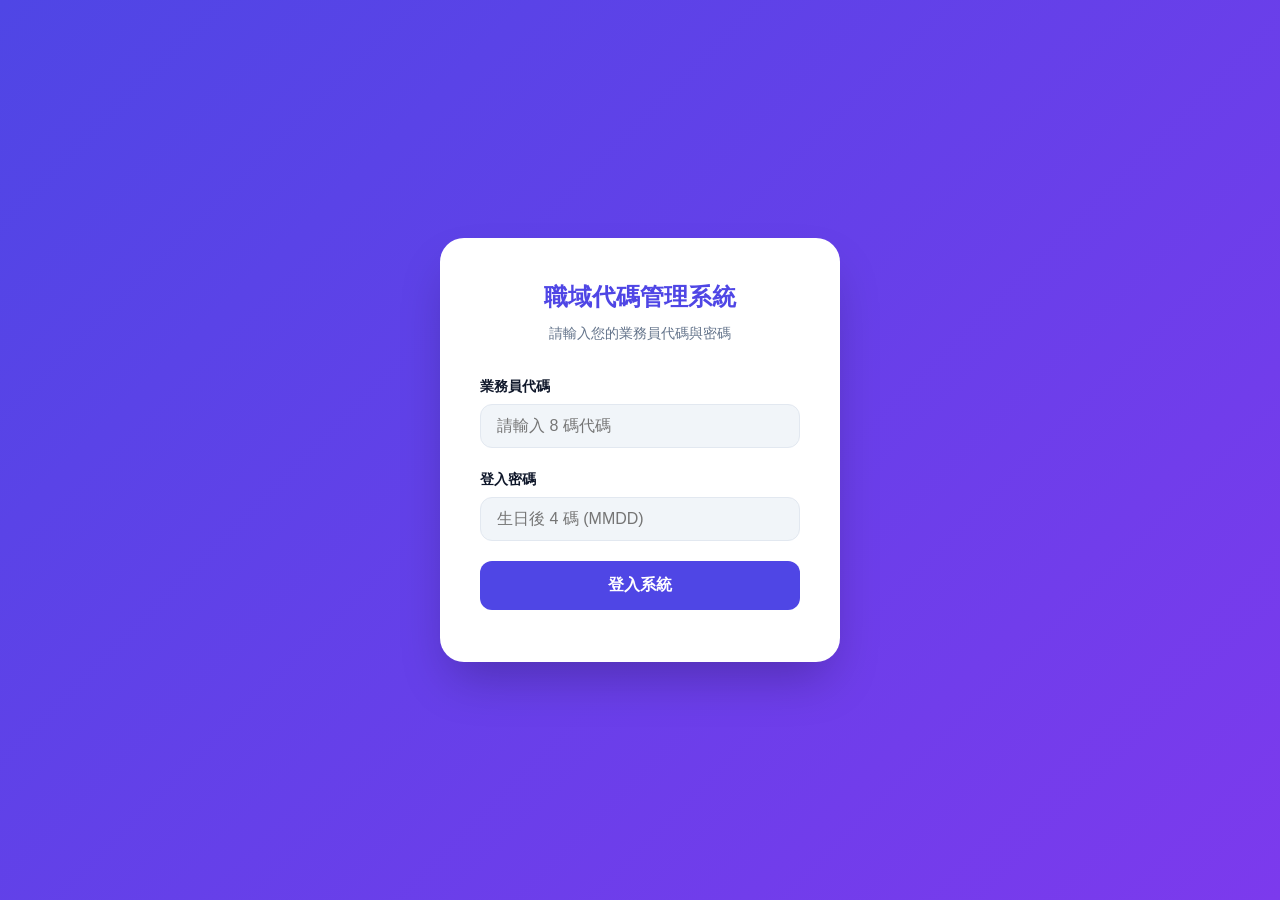
==== index.html @ 5cf918e1 "Initial Commit - v4.7 Stable & Secure" ====
<!DOCTYPE html>
<html lang="zh-TW">
<head>
    <meta charset="UTF-8">
    <meta name="viewport" content="width=device-width, initial-scale=1.0, maximum-scale=1.0, user-scalable=no">
    <title>職域代碼管理系統</title>
    <link rel="manifest" href="manifest.json">
    <link rel="preconnect" href="https://fonts.googleapis.com">
    <link rel="preconnect" href="https://fonts.gstatic.com" crossorigin>
    <link href="https://fonts.googleapis.com/css2?family=Inter:wght@400;500;600&family=Outfit:wght@500;600;700&display=swap" rel="stylesheet">
    <link rel="stylesheet" href="style.css">
    <meta name="theme-color" content="#4f46e5">
</head>
<body>
    <!-- Login Page -->
    <div id="loginPage" class="page active">
        <div class="login-container">
            <div class="login-card">
                <div class="login-header">
                    <h1>職域代碼管理系統</h1>
                    <p>請輸入您的業務員代碼與密碼</p>
                </div>
                <div class="login-form">
                    <div class="form-group">
                        <label for="username">業務員代碼</label>
                        <input type="text" id="username" placeholder="請輸入 8 碼代碼" maxlength="8">
                    </div>
                    <div class="form-group">
                        <label for="password">登入密碼</label>
                        <input type="password" id="password" placeholder="生日後 4 碼 (MMDD)" maxlength="4">
                    </div>
                    <button id="loginBtn" class="btn-primary">登入系統</button>
                    <div id="loginError" class="error-msg"></div>
                </div>
            </div>
        </div>
    </div>

    <!-- Dashboard Page -->
    <div id="dashboardPage" class="page">
        <nav class="navbar">
            <div class="nav-container">
                <div class="nav-brand">職域代碼管理</div>
                <div class="nav-user-info">
                    <span id="displayUserId">ID: --------</span>
                    <button id="logoutBtn" class="btn-text">登出</button>
                </div>
            </div>
            <div class="nav-tabs">
                <button class="nav-tab active" data-tab="inquiry">職域代碼查詢</button>
                <button class="nav-tab" data-tab="backfill">職域代碼補填</button>
                <button class="nav-tab" data-tab="history">補填紀錄查詢</button>
            </div>
        </nav>

        <main class="content-container">
            <!-- Inquiry Tab -->
            <section id="inquiryTab" class="tab-content active">
                <div class="custom-filter-bar">
                    <input type="text" id="inquirySearch" placeholder="搜尋類別、名稱或代碼..." style="flex:3;">
                    <select id="categoryFilter" style="flex:1;">
                        <option value="">類別</option>
                    </select>
                </div>
                
                <div class="custom-list-header">
                    <div class="col-kind-fixed">類別</div>
                    <div class="col-name-fixed-inq">職域名稱</div>
                    <div class="col-code-fixed">職域代碼</div>
                </div>

                <div id="inquiryList">
                    <!-- Inquiry items will be rendered here -->
                </div>
            </section>

            <!-- Backfill Tab -->
            <section id="backfillTab" class="tab-content">
                <div class="card backfill-form-card">
                    <h2>新增職域代碼補填</h2>
                    <div id="backfillItemsContainer">
                        <!-- Dynamic items will be added here -->
                    </div>
                    <button id="addMoreBtn" class="btn-secondary">+ 補填下一筆</button>
                    <div class="form-actions">
                        <button id="submitBtn" class="btn-primary">確認送出</button>
                    </div>
                    <div id="submitMsg" class="submit-msg"></div>
                </div>
            </section>

            <!-- History Tab -->
            <section id="historyTab" class="tab-content">
                <div class="custom-list-header">
                    <div class="col-no-fixed">保單號碼</div>
                    <div class="col-kind-small">類別</div>
                    <div class="col-name-fixed-his">職域名稱</div>
                    <div class="col-time-fixed">補填時間</div>
                </div>
                <div id="historyList"></div>
            </section>
        </main>
    </div>

    <!-- PWA Install Prompt -->
    <div id="installBanner" class="install-banner">
        <span>將系統安裝至桌面/主畫面</span>
        <button id="installBtn" class="btn-small">安裝</button>
        <button id="closeInstallBtn" class="btn-icon">×</button>
    </div>

    <script src="app.js"></script>
</body>
</html>
---- style.css ----
:root {
    --primary: #4f46e5;
    --primary-hover: #4338ca;
    --bg: #f8fafc;
    --card-bg: #ffffff;
    --text-main: #0f172a;
    --text-muted: #64748b;
    --border: #e2e8f0;
    --error: #ef4444;
    --success: #10b981;
    --shadow: 0 4px 6px -1px rgb(0 0 0 / 0.1), 0 2px 4px -2px rgb(0 0 0 / 0.1);
}

* {
    box-sizing: border-box;
    margin: 0;
    padding: 0;
    -webkit-tap-highlight-color: transparent;
}

body {
    font-family: 'Inter', -apple-system, sans-serif;
    background-color: var(--bg);
    color: var(--text-main);
    line-height: 1.5;
    overflow-x: hidden;
}

h1, h2, .nav-brand {
    font-family: 'Outfit', sans-serif;
    font-weight: 700;
}

.page {
    display: none;
    min-height: 100vh;
}

.page.active {
    display: flex;
    flex-direction: column;
}

/* Login Styles */
.login-container {
    flex: 1;
    display: flex;
    align-items: center;
    justify-content: center;
    padding: 20px;
    background: linear-gradient(135deg, #4f46e5 0%, #7c3aed 100%);
}

.login-card {
    background: var(--card-bg);
    padding: 40px;
    border-radius: 24px;
    width: 100%;
    max-width: 400px;
    box-shadow: 0 25px 50px -12px rgb(0 0 0 / 0.25);
}

.login-header {
    text-align: center;
    margin-bottom: 32px;
}

.login-header h1 {
    font-size: 24px;
    color: var(--primary);
    margin-bottom: 8px;
}

.login-header p {
    color: var(--text-muted);
    font-size: 14px;
}

/* Form Elements */
.form-group {
    margin-bottom: 20px;
}

.form-group label {
    display: block;
    font-size: 14px;
    font-weight: 600;
    margin-bottom: 8px;
    color: var(--text-main);
}

input, select {
    width: 100%;
    padding: 12px 16px;
    border: 1px solid var(--border);
    border-radius: 12px;
    font-size: 16px;
    transition: all 0.2s;
    background: #f1f5f9;
}

input:focus, select:focus {
    outline: none;
    border-color: var(--primary);
    background: white;
    box-shadow: 0 0 0 4px rgba(79, 70, 229, 0.1);
}

.btn-primary {
    width: 100%;
    padding: 14px;
    background: var(--primary);
    color: white;
    border: none;
    border-radius: 12px;
    font-size: 16px;
    font-weight: 600;
    cursor: pointer;
    transition: background 0.2s;
}

.btn-primary:hover {
    background: var(--primary-hover);
}

.btn-secondary {
    padding: 10px 16px;
    background: #f1f5f9;
    color: var(--primary);
    border: 1px dashed var(--primary);
    border-radius: 8px;
    font-size: 14px;
    font-weight: 600;
    cursor: pointer;
}

.btn-text {
    background: none;
    border: none;
    color: var(--error);
    font-weight: 600;
    cursor: pointer;
}

.error-msg {
    color: var(--error);
    font-size: 13px;
    margin-top: 12px;
    text-align: center;
}

/* Navbar */
.navbar {
    background: white;
    border-bottom: 1px solid var(--border);
    position: sticky;
    top: 0;
    z-index: 100;
}

.nav-container {
    max-width: 800px;
    margin: 0 auto;
    padding: 16px 20px;
    display: flex;
    justify-content: space-between;
    align-items: center;
}

.nav-brand {
    font-size: 20px;
    color: var(--primary);
}

.nav-user-info {
    display: flex;
    align-items: center;
    gap: 12px;
    font-size: 14px;
    color: var(--text-muted);
}

.nav-tabs {
    max-width: 800px;
    margin: 0 auto;
    display: flex;
    padding: 0 10px;
}

.nav-tab {
    flex: 1;
    padding: 12px 4px;
    background: none;
    border: none;
    font-size: 14px;
    font-weight: 500;
    color: var(--text-muted);
    border-bottom: 2px solid transparent;
    cursor: pointer;
}

.nav-tab.active {
    color: var(--primary);
    border-bottom-color: var(--primary);
    font-weight: 600;
}

/* Content Area */
/* v4.3 版面穩定化樣式 */
.content-container {
    max-width: 900px; /* 調寬容器 */
    margin: 0 auto;
    padding: 20px;
    flex: 1;
}

.tab-content { display: none; }
.tab-content.active { display: block; animation: fadeIn 0.3s ease; }

@keyframes fadeIn {
    from { opacity: 0; transform: translateY(10px); }
    to { opacity: 1; transform: translateY(0); }
}

.custom-filter-bar {
    display: flex !important;
    flex-direction: row !important;
    gap: 8px;
    margin-bottom: 16px;
    width: 100%;
}

.custom-filter-bar input, .custom-filter-bar select {
    height: 45px !important;
    margin: 0 !important;
}

.custom-list-header {
    display: flex !important;
    flex-direction: row !important;
    padding: 10px 16px;
    font-size: 0.85rem;
    font-weight: 700;
    color: var(--text-muted);
    border-bottom: 2px solid var(--border);
    margin-bottom: 8px;
    background: #f1f5f9;
    border-radius: 8px 8px 0 0;
}

/* v4.6 全固定像素鎖死 (不跳動) */
.col-kind-fixed { width: 100px; flex-shrink: 0; text-align: center; word-break: break-all; }
.col-name-fixed-inq { width: 550px; flex-shrink: 0; padding: 0 15px; word-break: break-all; white-space: normal; }
.col-code-fixed { width: 150px; flex-shrink: 0; text-align: right; font-family: monospace; }

.col-no-fixed { width: 150px; flex-shrink: 0; font-weight: 700; word-break: break-all; }
.col-kind-small { width: 80px; flex-shrink: 0; text-align: center; }
.col-name-fixed-his { width: 450px; flex-shrink: 0; padding: 0 15px; word-break: break-all; white-space: normal; }
.col-time-fixed { width: 180px; flex-shrink: 0; text-align: right; font-size: 0.8rem; }

.custom-list-header {
    display: flex !important;
    align-items: center;
    padding: 12px 16px;
    font-size: 0.85rem;
    font-weight: 700;
    color: var(--text-muted);
    border-bottom: 2px solid var(--border);
    background: #f1f5f9;
    border-radius: 8px 8px 0 0;
    width: fit-content; /* 配合固定寬度 */
    min-width: 100%;
}

.card-row {
    display: flex !important;
    align-items: center;
    width: fit-content;
    min-width: 100%;
}

.card {
    background: white;
    padding: 12px 16px;
    border-radius: 12px;
    box-shadow: var(--shadow);
    border: 1px solid var(--border);
    margin-bottom: 8px;
    width: fit-content;
    min-width: 100%;
}

.item-card {
    display: flex;
    flex-direction: column;
    gap: 4px;
}

.item-kind {
    font-size: 12px;
    font-weight: 600;
    color: var(--primary);
    background: rgba(79, 70, 229, 0.08);
    padding: 2px 8px;
    border-radius: 6px;
    align-self: flex-start;
}

.item-name {
    font-size: 16px;
    font-weight: 600;
}

.item-code {
    font-size: 14px;
    color: var(--text-muted);
    font-family: monospace;
}

/* Backfill Styles v4.7 寬度鎖死 */
.backfill-form-card {
    max-width: 600px !important;
    width: 600px !important;
    margin: 0 auto !important;
}

.backfill-item {
    padding: 16px;
    border: 1px solid var(--border);
    border-radius: 12px;
    margin-bottom: 16px;
    position: relative;
    background: #fcfcfd;
    width: 100%; /* 撐滿 600px */
}

.remove-btn {
    position: absolute;
    top: 8px;
    right: 8px;
    background: none;
    border: none;
    color: var(--text-muted);
    font-size: 18px;
    cursor: pointer;
}

.form-actions {
    margin-top: 24px;
}

.submit-msg {
    margin-top: 16px;
    text-align: center;
    font-size: 14px;
}

/* History Styles */
.history-card {
    display: flex;
    justify-content: space-between;
    align-items: center;
}

.history-info {
    display: flex;
    flex-direction: column;
    gap: 2px;
}

.history-time {
    font-size: 12px;
    color: var(--text-muted);
}

/* Install Banner */
.install-banner {
    position: fixed;
    bottom: 20px;
    left: 20px;
    right: 20px;
    background: var(--text-main);
    color: white;
    padding: 12px 16px;
    border-radius: 12px;
    display: none;
    align-items: center;
    justify-content: space-between;
    box-shadow: 0 10px 15px -3px rgba(0,0,0,0.4);
    z-index: 1000;
}

.btn-small {
    padding: 6px 12px;
    background: var(--primary);
    color: white;
    border: none;
    border-radius: 6px;
    font-size: 13px;
    font-weight: 600;
}

.btn-icon {
    background: none;
    border: none;
    color: white;
    font-size: 20px;
    padding: 0 4px;
}

/* Shutdown Styles */
.shutdown-container {
    flex: 1;
    display: flex;
    align-items: center;
    justify-content: center;
    padding: 20px;
    background: #1e293b;
}

.shutdown-card {
    background: white;
    padding: 40px;
    border-radius: 24px;
    text-align: center;
}

.shutdown-card h1 {
    color: var(--error);
    margin-bottom: 16px;
}

@media (max-width: 480px) {
    .filter-bar {
        flex-direction: column;
    }
}
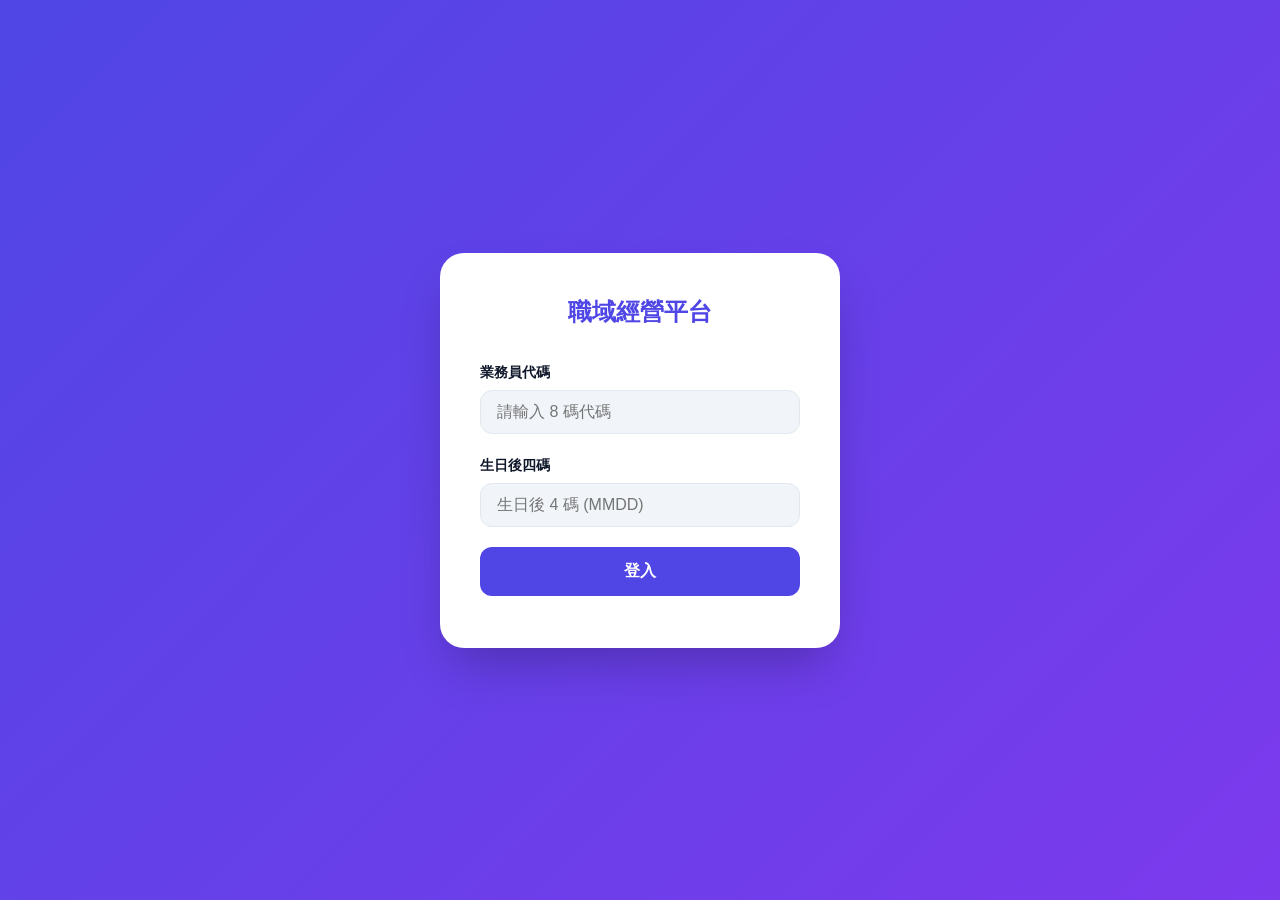
==== commit 0c0de577: "v4.10_UI_Final_Adjustments" ====
--- a/index.html
+++ b/index.html
@@ -17,8 +17,7 @@
         <div class="login-container">
             <div class="login-card">
                 <div class="login-header">
-                    <h1>職域代碼管理系統</h1>
-                    <p>請輸入您的業務員代碼與密碼</p>
+                    <h1>職域經營平台</h1>
                 </div>
                 <div class="login-form">
                     <div class="form-group">
@@ -26,10 +25,10 @@
                         <input type="text" id="username" placeholder="請輸入 8 碼代碼" maxlength="8">
                     </div>
                     <div class="form-group">
-                        <label for="password">登入密碼</label>
+                        <label for="password">生日後四碼</label>
                         <input type="password" id="password" placeholder="生日後 4 碼 (MMDD)" maxlength="4">
                     </div>
-                    <button id="loginBtn" class="btn-primary">登入系統</button>
+                    <button id="loginBtn" class="btn-primary">登入</button>
                     <div id="loginError" class="error-msg"></div>
                 </div>
             </div>
@@ -40,7 +39,7 @@
     <div id="dashboardPage" class="page">
         <nav class="navbar">
             <div class="nav-container">
-                <div class="nav-brand">職域代碼管理</div>
+                <div class="nav-brand">職域經營平台</div>
                 <div class="nav-user-info">
                     <span id="displayUserId">ID: --------</span>
                     <button id="logoutBtn" class="btn-text">登出</button>
